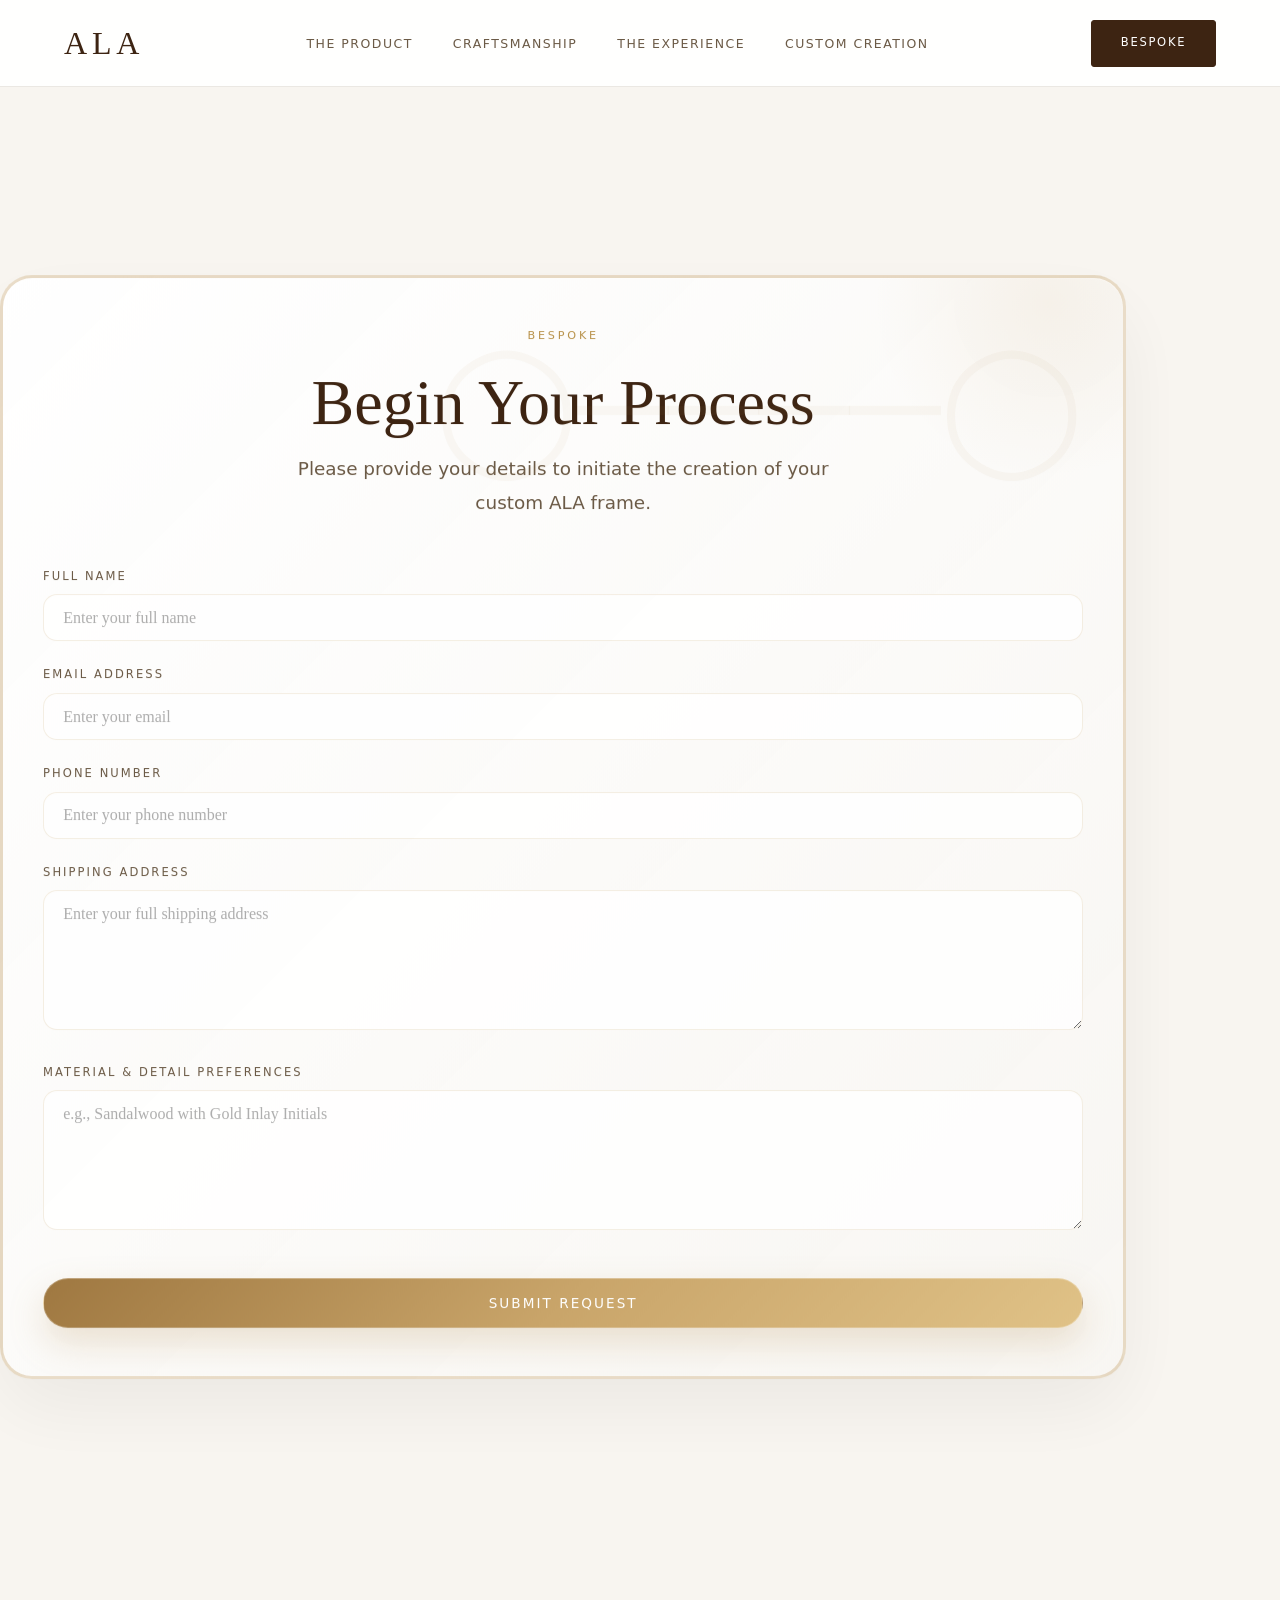
==== profile.html @ 86288a24 "fwbl" ====
<!DOCTYPE html>
<html lang="en">

<head>
    <meta charset="UTF-8">
    <meta name="viewport" content="width=device-width, initial-scale=1.0">
    <meta name="description" content="ALA – Begin Your Process. Custom profile creation.">
    <title>ALA — Begin Your Process | Custom Creation</title>

    <link rel="preconnect" href="https://fonts.googleapis.com">
    <link rel="preconnect" href="https://fonts.gstatic.com" crossorigin>
    <link href="https://fonts.googleapis.com/css2?family=Playfair+Display:ital,wght@0,400;0,500;0,600;1,400;1,500&family=Outfit:wght@300;400;500&display=swap" rel="stylesheet">

    <link rel="stylesheet" href="style.css">
</head>

<body>

    <!-- No Custom Cursor -->
    <!-- Navigation -->
    <nav class="navbar scrolled" id="navbar">
        <div class="nav-logo"><a href="index.html">ALA</a></div>
        <div class="nav-links">
            <a href="index.html#product">The Product</a>
            <a href="index.html#craft">Craftsmanship</a>
            <a href="index.html#experience">The Experience</a>
            <a href="index.html#bespoke">Custom Creation</a>
        </div>
        <a href="profile.html" class="btn-primary">Bespoke</a>
    </nav>

    <main class="main-content bg-warm pt-8 pb-4" style="min-height: 100vh; display: flex; align-items: center;">
        <section class="section-pad w-100">
            <div class="container max-w-600 form-container reveal-up" style="transform: translateY(30px); opacity: 0;">
                <p class="eyebrow text-center">Bespoke</p>
                <h1 class="section-title text-center mb-2" style="font-size: clamp(2.5rem, 5vw, 4rem);">Begin Your Process</h1>
                <p class="section-body text-center mx-auto mb-4">Please provide your details to initiate the creation of your custom ALA frame.</p>

                <form class="custom-form mt-4">
                    <div class="form-group">
                        <label for="fullName">Full Name</label>
                        <input type="text" id="fullName" name="fullName" placeholder="Enter your full name" required>
                    </div>

                    <div class="form-group">
                        <label for="email">Email Address</label>
                        <input type="email" id="email" name="email" placeholder="Enter your email" required>
                    </div>

                    <div class="form-group">
                        <label for="phone">Phone Number</label>
                        <input type="tel" id="phone" name="phone" placeholder="Enter your phone number">
                    </div>

                    <div class="form-group">
                        <label for="address">Shipping Address</label>
                        <textarea id="address" name="address" rows="2" placeholder="Enter your full shipping address" required></textarea>
                    </div>

                    <div class="form-group">
                        <label for="preferences">Material & Detail Preferences</label>
                        <textarea id="preferences" name="preferences" rows="2" placeholder="e.g., Sandalwood with Gold Inlay Initials"></textarea>
                    </div>

                    <button type="submit" class="btn-primary btn-block mt-2">Submit Request</button>
                </form>
            </div>
        </section>
    </main>

    <script src="https://cdnjs.cloudflare.com/ajax/libs/gsap/3.12.2/gsap.min.js"></script>
    <script>
        // Custom Cursor
        const cursor = document.getElementById("cursor");
        const cursorFollower = document.getElementById("cursor-follower");
        if (cursor && cursorFollower && window.innerWidth > 900) {
            document.addEventListener("mousemove", (e) => {
                cursor.style.left = e.clientX + "px";
                cursor.style.top = e.clientY + "px";
                cursorFollower.style.left = e.clientX + "px";
                cursorFollower.style.top = e.clientY + "px";
            });
            document.querySelectorAll("a, button, input, textarea").forEach((el) => {
                el.addEventListener("mouseenter", () => {
                    cursorFollower.style.width = "60px";
                    cursorFollower.style.height = "60px";
                    cursorFollower.style.background = "rgba(184, 146, 74, 0.1)";
                });
                el.addEventListener("mouseleave", () => {
                    cursorFollower.style.width = "36px";
                    cursorFollower.style.height = "36px";
                    cursorFollower.style.background = "transparent";
                });
            });
        }
        
        // Form Animation Reveal
        gsap.to(".form-container", {
            y: 0,
            opacity: 1,
            duration: 1.2,
            ease: "power3.out",
            delay: 0.1
        });
    </script>
</body>

</html>
---- style.css ----
/* ═══════════════════════════════════════════════════════════
   ALA EYEWEAR — LUXURY STYLESHEET
   Cinematic 3D Hero · Apple-Style Scroll · Matte White
═══════════════════════════════════════════════════════════ */

:root {
    --bg: #ffffff;
    --bg-warm: #f9f6f1;
    --bg-dark: #0e0906;
    --text-1: #1a1208;
    --text-2: #6b5a46;
    --text-3: #a89278;
    --gold: #b8924a;
    --gold-light: #d4b06a;
    --gold-pale: #ede0c4;
    --wood: #3d2412;
    --wood-mid: #6b3f22;
    --white: #ffffff;

    --font-serif: 'Cormorant Garamond', Georgia, serif;
    --font-sans: 'Inter', system-ui, sans-serif;

    --ease-out: cubic-bezier(0.16, 1, 0.3, 1);
    --ease-in-out: cubic-bezier(0.65, 0, 0.35, 1);
}

/* ─── Reset ──────────────────────────────────────────────── */
*,
*::before,
*::after {
    box-sizing: border-box;
    margin: 0;
    padding: 0;
}

html {
    font-size: 16px;
}

body {
    background: var(--bg);
    color: var(--text-1);
    font-family: var(--font-sans);
    font-weight: 300;
    line-height: 1.7;
    overflow-x: hidden;
    -webkit-font-smoothing: antialiased;
    cursor: none;
}

img {
    display: block;
    width: 100%;
    max-width: 100%;
}

a {
    color: inherit;
    text-decoration: none;
}

/* ─── Custom Cursor ──────────────────────────────────────── */
.cursor {
    position: fixed;
    top: 0;
    left: 0;
    width: 8px;
    height: 8px;
    background: var(--wood);
    border-radius: 50%;
    pointer-events: none;
    z-index: 9999;
    transition: width .3s, height .3s, background .3s;
}

.cursor-follower {
    position: fixed;
    top: 0;
    left: 0;
    width: 36px;
    height: 36px;
    border: 1px solid var(--gold);
    border-radius: 50%;
    pointer-events: none;
    z-index: 9998;
    transition: width .4s var(--ease-out), height .4s var(--ease-out), opacity .3s, background .3s;
}

/* ─── Navbar ─────────────────────────────────────────────── */
.navbar {
    position: fixed;
    top: 0;
    left: 0;
    width: 100%;
    padding: 2rem 5%;
    display: flex;
    align-items: center;
    justify-content: space-between;
    z-index: 500;
    transition: padding .5s var(--ease-out), background .5s, box-shadow .5s;
}

.navbar.scrolled {
    padding: 1rem 5%;
    background: rgba(255, 255, 255, 0.92);
    backdrop-filter: blur(20px) saturate(1.4);
    box-shadow: 0 1px 0 rgba(0, 0, 0, 0.05);
}

.nav-logo {
    font-family: var(--font-serif);
    font-size: 2rem;
    font-weight: 400;
    letter-spacing: .15em;
    color: var(--wood);
}

.nav-links {
    display: flex;
    gap: 2.5rem;
}

.nav-links a {
    font-size: .78rem;
    font-weight: 400;
    letter-spacing: .12em;
    text-transform: uppercase;
    color: var(--text-2);
    position: relative;
    transition: color .3s;
}

.nav-links a::after {
    content: '';
    position: absolute;
    bottom: -3px;
    left: 0;
    width: 0;
    height: 1px;
    background: var(--gold);
    transition: width .4s var(--ease-out);
}

.nav-links a:hover {
    color: var(--wood);
}

.nav-links a:hover::after {
    width: 100%;
}

/* ─── Buttons ────────────────────────────────────────────── */
.btn-primary {
    font-family: var(--font-sans);
    font-size: .72rem;
    letter-spacing: .15em;
    text-transform: uppercase;
    padding: .8rem 1.8rem;
    background: var(--wood);
    color: var(--white);
    border: 1px solid var(--wood);
    border-radius: 3px;
    transition: background .4s, color .4s;
}

.btn-primary:hover {
    background: var(--wood-mid);
    border-color: var(--wood-mid);
}

.btn-secondary {
    display: inline-block;
    font-family: var(--font-sans);
    font-size: .72rem;
    letter-spacing: .15em;
    text-transform: uppercase;
    padding: 1rem 2.5rem;
    border: 1px solid var(--wood);
    color: var(--wood);
    border-radius: 3px;
    transition: all .4s;
}

.btn-secondary:hover {
    background: var(--wood);
    color: var(--white);
}

.btn-ghost {
    display: inline-block;
    font-family: var(--font-sans);
    font-size: .72rem;
    letter-spacing: .2em;
    text-transform: uppercase;
    padding: 1rem 2.5rem;
    border: 1px solid rgba(255, 255, 255, .2);
    color: var(--gold-pale);
    border-radius: 3px;
    transition: all .4s;
}

.btn-ghost:hover {
    background: var(--gold);
    color: var(--bg-dark);
    border-color: var(--gold);
}

/* ─── Global Helpers ─────────────────────────────────────── */
.container {
    width: 88%;
    max-width: 1300px;
    margin: 0 auto;
}

.text-center {
    text-align: center;
}

.text-left {
    text-align: left;
}

.text-right {
    text-align: right;
}

.text-light {
    color: #ccc;
}

.mx-auto {
    margin-left: auto;
    margin-right: auto;
}

.mt-2 {
    margin-top: 1.5rem;
}

.mt-4 {
    margin-top: 3rem;
}

.mt-6 {
    margin-top: 5rem;
}

.mt-8 {
    margin-top: 7rem;
}

.mb-2 {
    margin-bottom: 1.5rem;
}

.pt-4 {
    padding-top: 3rem;
}

.pt-8 {
    padding-top: 6rem;
}

.pb-4 {
    padding-bottom: 3rem;
}

.max-w-600 {
    max-width: 600px;
}

.max-w-800 {
    max-width: 800px;
    margin-left: auto;
    margin-right: auto;
}

.fw-bold {
    font-weight: 500;
}

.italic {
    font-style: italic;
}

.order-1 {
    order: 1;
}

.order-2 {
    order: 2;
}

.section-pad {
    padding: clamp(7rem, 14vw, 14rem) 0;
}

.bg-warm {
    background: var(--bg-warm);
}

.bg-dark {
    background: var(--bg-dark);
}

.border-top {
    border-top: 1px solid var(--gold-pale);
}

.border-top-light {
    border-top: 1px solid rgba(255, 255, 255, .1);
}

.border-bottom-light {
    border-bottom: 1px solid rgba(255, 255, 255, .08);
}

.grid-2-col {
    display: grid;
    grid-template-columns: 1fr 1fr;
    gap: clamp(3rem, 6vw, 7rem);
}

.grid-3-col {
    display: grid;
    grid-template-columns: repeat(3, 1fr);
    gap: 3rem;
}

.grid-4-col {
    display: grid;
    grid-template-columns: repeat(4, 1fr);
    gap: 2rem;
}

.align-center {
    align-items: center;
}

.align-start {
    align-items: start;
}

.pl-2 {
    padding-left: 2rem;
}

.pr-2 {
    padding-right: 2rem;
}

/* ─── Typography ─────────────────────────────────────────── */
.eyebrow {
    font-family: var(--font-sans);
    font-size: .7rem;
    letter-spacing: .25em;
    text-transform: uppercase;
    color: var(--gold);
    display: block;
    margin-bottom: 1.5rem;
}

.eyebrow.light {
    color: var(--gold-light);
}

.section-title {
    font-family: var(--font-serif);
    font-size: clamp(2.8rem, 6vw, 5.5rem);
    font-weight: 300;
    line-height: 1.05;
    color: var(--wood);
    margin-bottom: 1rem;
}

.section-title.light {
    color: var(--gold-pale);
}

.section-title em {
    font-style: italic;
    color: var(--wood-mid);
}

.subsection-title {
    font-family: var(--font-serif);
    font-size: clamp(1.8rem, 3.5vw, 2.8rem);
    font-weight: 300;
    line-height: 1.15;
    color: var(--wood);
}

.subsection-title.light {
    color: var(--gold-pale);
}

.subsection-title .italic {
    font-style: italic;
}

.section-body {
    font-size: clamp(1rem, 1.6vw, 1.15rem);
    color: var(--text-2);
    max-width: 600px;
    line-height: 1.8;
    margin-bottom: .75rem;
}

.section-body.light {
    color: rgba(255, 255, 255, .5);
}

.section-body.small {
    font-size: .92rem;
}

.section-body.italic {
    font-style: italic;
}

.editorial-text {
    font-family: var(--font-serif);
    font-size: clamp(2.2rem, 5vw, 4rem);
    font-weight: 300;
    line-height: 1.2;
    color: var(--wood);
}

.editorial-sub {
    font-family: var(--font-serif);
    font-size: clamp(1.2rem, 2.5vw, 1.8rem);
    font-weight: 300;
    color: var(--text-2);
    line-height: 1.5;
}

.editorial-sub.light {
    color: rgba(255, 255, 255, .4);
}

.editorial-body {
    font-size: clamp(1.05rem, 1.8vw, 1.2rem);
    color: var(--text-2);
    max-width: 560px;
    margin-left: auto;
    margin-right: auto;
    line-height: 1.8;
}

.gold-text {
    color: var(--gold) !important;
}

.clean-list {
    list-style: none;
    padding: 0;
}

.clean-list li {
    padding: .5rem 0;
    color: rgba(255, 255, 255, .5);
    font-size: .95rem;
    letter-spacing: .02em;
}

.clean-list li::before {
    content: '— ';
    color: var(--gold-light);
}

.detailed-list {
    list-style: none;
    padding: 0;
}

.detailed-list li {
    padding: .6rem 0;
    border-bottom: 1px solid var(--gold-pale);
    font-size: .95rem;
    color: var(--text-2);
}

.detailed-list li::before {
    content: '· ';
    color: var(--gold);
    font-weight: 500;
}

.detail-card {
    border-top: 1px solid rgba(255, 255, 255, .1);
    padding-top: 2.5rem;
}

.detail-card h4 {
    font-family: var(--font-serif);
    font-size: 1.6rem;
    font-weight: 300;
}

/* ─── Reveal (set by GSAP) ───────────────────────────────── */
.reveal-up {
    opacity: 0;
    transform: translateY(60px);
}

.reveal-mask {
    overflow: hidden;
    border-radius: 4px;
}

.reveal-mask img {
    transform: scale(1.08);
    transition: transform 6s var(--ease-out);
}

.parallax-img {
    width: 100%;
    height: 100%;
    object-fit: cover;
    min-height: 55vh;
}

/* ═══════════════════════════════════════════════════════════
   3D CINEMATIC HERO — Apple-Style Pinned Scroll
═══════════════════════════════════════════════════════════ */
.hero-sequence {
    height: 100vh;
    /* Scroll runway — 4 screens */
    position: relative;
}

.hero-sticky {
    position: sticky;
    top: 0;
    height: 100vh;
    width: 100%;
    display: flex;
    align-items: center;
    justify-content: center;
    overflow: hidden;
    background: #000;
}

/* Text layers */
.hero-text-layer {
    position: absolute;
    inset: 0;
    display: flex;
    align-items: center;
    justify-content: center;
    z-index: 3;
    pointer-events: none;
}

.hero-text-block {
    position: absolute;
    text-align: center;
    opacity: 0;
    will-change: opacity, transform;
}

.hero-title {
    font-family: var(--font-serif);
    font-size: clamp(6rem, 16vw, 18rem);
    font-weight: 300;
    letter-spacing: .06em;
    color: var(--wood);
    line-height: .85;
}

.hero-subtitle {
    font-family: var(--font-serif);
    font-size: clamp(1.8rem, 4.5vw, 4rem);
    color: var(--wood-mid);
    margin-top: 1rem;
    letter-spacing: .04em;
}

.hero-desc {
    font-family: var(--font-serif);
    font-size: clamp(1.4rem, 3vw, 2.4rem);
    font-weight: 300;
    color: var(--text-2);
    line-height: 1.5;
    letter-spacing: .02em;
}

/* 3D Container */
.hero-3d-container {
    position: absolute;
    inset: 0;
    display: flex;
    align-items: center;
    justify-content: center;
    perspective: 2000px;
    perspective-origin: 50% 45%;
    z-index: 2;
}

.hero-3d-wrapper {
    position: relative;
    width: min(68vw, 860px);
    height: auto;
    transform-style: preserve-3d;
    will-change: transform, opacity;
    opacity: 0;
    /* entrance animation reveals this */
}

.hero-eyewear-img {
    width: 100%;
    height: auto;
    object-fit: contain;
    filter: drop-shadow(0 40px 80px rgba(30, 15, 5, .18));
    will-change: transform, filter;
}

/* Lighting overlay — simulates a moving light reflection */
.lighting-overlay {
    position: absolute;
    inset: -20%;
    pointer-events: none;
    background: radial-gradient(ellipse 40% 60% at 30% 40%,
            rgba(255, 255, 255, .3) 0%,
            transparent 70%);
    opacity: 0;
    mix-blend-mode: screen;
    will-change: opacity, transform;
    z-index: 4;
}

/* Dynamic shadow under the product */
.hero-shadow {
    position: absolute;
    bottom: -12%;
    left: 50%;
    transform: translateX(-50%);
    width: 60%;
    height: 30px;
    background: radial-gradient(ellipse, rgba(30, 15, 5, .15) 0%, transparent 70%);
    filter: blur(20px);
    will-change: transform, opacity;
    z-index: 1;
}

/* Scroll hint */
.scroll-hint-hero {
    position: absolute;
    bottom: 2.5rem;
    left: 50%;
    transform: translateX(-50%);
    z-index: 5;
    display: flex;
    flex-direction: column;
    align-items: center;
    gap: .6rem;
    opacity: 0;
    /* entrance animation reveals this */
}

.scroll-hint-hero span {
    font-size: .65rem;
    letter-spacing: .3em;
    text-transform: uppercase;
    color: var(--text-3);
}

.scroll-line-hero {
    width: 1px;
    height: 45px;
    background: linear-gradient(to bottom, var(--gold), transparent);
    animation: pulse-line 2.2s ease-in-out infinite;
}

@keyframes pulse-line {

    0%,
    100% {
        opacity: .3;
        transform: scaleY(1);
    }

    50% {
        opacity: 1;
        transform: scaleY(1.15);
    }
}

.main-content {
    position: relative;
    z-index: 10;
    background: #f8f5f0;
    margin-top: 0;
}

/* ─── Material Callout ───────────────────────────────────── */
.material-callout {
    background: var(--white);
    padding: 3rem;
    border: 1px solid var(--gold-pale);
    border-radius: 4px;
    align-self: start;
}

.material-item {
    padding: 1.5rem 0;
    border-bottom: 1px solid var(--gold-pale);
}

.material-item:last-child {
    border-bottom: none;
    padding-bottom: 0;
}

.material-item:first-child {
    padding-top: 0;
}

.material-item .subsection-title {
    font-size: clamp(1.3rem, 2.5vw, 1.9rem);
    margin-bottom: .3rem;
}

/* ─── Options list ───────────────────────────────────────── */
.options-list {
    max-width: 500px;
}

/* ─── Footer ─────────────────────────────────────────────── */
.footer .nav-logo.text-light {
    color: var(--gold-pale);
}

/* ─── Responsive ─────────────────────────────────────────── */
@media (max-width: 900px) {
    body {
        cursor: auto;
    }

    .cursor,
    .cursor-follower {
        display: none;
    }

    .nav-links {
        display: none;
    }

    .grid-2-col,
    .grid-3-col,
    .grid-4-col {
        grid-template-columns: 1fr;
        gap: 3rem;
    }

    .order-1 {
        order: 0;
    }

    .order-2 {
        order: 0;
    }

    .hero-3d-wrapper {
        width: 90vw;
    }

    .hero-title {
        font-size: clamp(4rem, 14vw, 8rem);
    }

    .text-right {
        text-align: left;
    }
}

/* ═══════════════════════════════════════════════════════════
   PREMIUM APPLE-STYLE SCROLL SEQUENCE
═══════════════════════════════════════════════════════════ */

.hero-sequence {
    position: relative;
    /* The height determines how much scroll distance the animation takes.
       We set it to a large value (e.g., 400vh) to give plenty of room for smooth scrubbing. */
    height: 100vh;
    background: #000;
}

.hero-sticky {
    position: sticky;
    top: 0;
    left: 0;
    width: 100vw;
    height: 100vh;
    overflow: hidden;
}

.hero-video {
    position: absolute;
    top: 0;
    left: 0;
    width: 100%;
    height: 100%;
    object-fit: cover;
    will-change: transform;
    /* GPU Acceleration */
    transform: translateZ(0);
}

.hero-overlay {
    position: absolute;
    inset: 0;
    background: transparent;
    /* Dark overlay removed for maximum video clarity */
    z-index: 1;
}

.hero-text-container {
    position: absolute;
    inset: 0;
    z-index: 2;
    display: flex;
    flex-direction: column;
    justify-content: center;
    align-items: center;
    text-align: center;
    color: var(--white);
    /* Set will-change for performance */
    will-change: transform, opacity;
}

.hero-title-main {
    font-family: var(--font-serif);
    font-size: clamp(4rem, 10vw, 8rem);
    font-weight: 300;
    letter-spacing: 12px;
    margin: 0;
    line-height: 1;
    text-shadow: 0 4px 20px rgba(0, 0, 0, 0.5);
}

.hero-subtitle-main {
    font-family: var(--font-serif);
    font-size: clamp(1.5rem, 3vw, 2.5rem);
    font-weight: 300;
    font-style: italic;
    letter-spacing: 4px;
    margin-top: 1rem;
    color: var(--gold-pale);
    text-shadow: 0 4px 20px rgba(0, 0, 0, 0.5);
}

.scroll-indicator {
    position: absolute;
    bottom: 40px;
    left: 50%;
    transform: translateX(-50%);
    z-index: 3;
    display: flex;
    flex-direction: column;
    align-items: center;
    gap: 10px;
    color: rgba(255, 255, 255, 0.6);
}

.scroll-indicator p {
    font-size: 0.75rem;
    letter-spacing: 0.2em;
    text-transform: uppercase;
}

.scroll-indicator .line {
    width: 1px;
    height: 40px;
    background: linear-gradient(to bottom, rgba(255, 255, 255, 0.6), transparent);
    animation: pulseScroll 2s infinite ease-in-out;
}

@keyframes pulseScroll {

    0%,
    100% {
        transform: scaleY(1);
        opacity: 0.5;
    }

    50% {
        transform: scaleY(1.3);
        opacity: 1;
    }
}

.main-content {
    position: relative;
    z-index: 5;
    background: #f8f5f0;
}

/* ─── Forms ─────────────────────────────────────────────── */


.w-100 {
    width: 100%;
}

.profile-section {
    padding: 12rem 0;
    background:
        radial-gradient(circle at top right,
            rgba(184, 146, 74, 0.08),
            transparent 40%),
        #f8f5f0;
}

/* ─── Floating Stickers & Form Wrapper ──────────────────── */
.form-wrapper {
    position: relative;
    max-width: 540px;
    margin: 0 auto;
}

.sticker {
    position: absolute;
    width: clamp(220px, 28vw, 380px);
    pointer-events: none;
    filter: 
        drop-shadow(2px 2px 0 rgba(255,255,255,0.9)) 
        drop-shadow(-2px -2px 0 rgba(255,255,255,0.9))
        drop-shadow(2px -2px 0 rgba(255,255,255,0.9)) 
        drop-shadow(-2px 2px 0 rgba(255,255,255,0.9))
        drop-shadow(0 20px 30px rgba(184, 146, 74, 0.2));
    animation: sticker-float 6s ease-in-out infinite;
    will-change: transform;
}

.sticker-left {
    top: 5%;
    left: -390px;
    --rot: -12deg;
    animation-delay: 0s;
}

.sticker-right {
    bottom: 0%;
    right: -370px;
    --rot: 15deg;
    animation-delay: -3s;
}

@keyframes sticker-float {
    0%, 100% {
        transform: translateY(0) rotate(var(--rot));
    }
    50% {
        transform: translateY(-18px) rotate(calc(var(--rot) + 4deg));
    }
}

@media (max-width: 1300px) {
    .sticker-left {
        left: -280px;
        width: 280px;
    }
    .sticker-right {
        right: -260px;
        width: 280px;
    }
}

@media (max-width: 950px) {
    .sticker-left {
        left: -120px;
        width: 200px;
    }
    .sticker-right {
        right: -100px;
        width: 200px;
    }
}

@media (max-width: 600px) {
    .sticker {
        display: none;
    }
}

/* Main Form Card */
.form-container {
    max-width: 100%;
    margin: 0;
    background: linear-gradient(135deg,
            rgba(255, 255, 255, 0.98),
            rgba(248, 246, 242, 0.95));
    padding: 3rem 2.5rem;
    border: 3px solid rgba(201, 168, 118, 0.4);
    border-radius: 32px;
    backdrop-filter: blur(20px);
    box-shadow:
        0 30px 80px rgba(0, 0, 0, 0.06),
        inset 0 1px 0 rgba(255, 255, 255, 0.8);
    position: relative;
    overflow: hidden;
}

/* Decorative top glow */
.form-container::before {
    content: "";
    position: absolute;
    top: -150px;
    right: -100px;
    width: 350px;
    height: 350px;
    background: radial-gradient(circle,
            rgba(201, 168, 118, 0.12),
            transparent 70%);
    pointer-events: none;
}

.form-container::after {
    content: "◯────◯";
    position: absolute;
    top: 20px;
    right: 40px;
    font-size: 8rem;
    color: rgba(184, 146, 74, 0.05);
    pointer-events: none;
    font-family: var(--font-serif);
}

.form-group {
    transition: transform .35s ease;
}

.form-group:hover {
    transform: translateY(-3px);
}

/* Form Grid */
.custom-form {
    display: grid;
    grid-template-columns: 1fr;
    gap: 1.5rem;
}

.custom-form .full-width {
    grid-column: span 1;
}

/* Input Group */
.custom-form .form-group {
    position: relative;
}

/* Labels */
.custom-form label {
    display: block;
    margin-bottom: 0.5rem;
    font-size: 0.72rem;
    letter-spacing: 0.18em;
    text-transform: uppercase;
    color: var(--text-2);
    font-weight: 500;
}

/* Premium Inputs */
.custom-form input,
.custom-form textarea,
.custom-form select {
    width: 100%;
    background: rgba(255, 255, 255, 0.8);
    border: 1px solid rgba(201, 168, 118, 0.2);
    border-radius: 14px;
    padding: 0.85rem 1.2rem;
    font-family: var(--font-serif);
    font-size: 1rem;
    color: var(--wood);
    outline: none;
    transition: all 0.35s ease;
}

/* Hover Effect */
.custom-form input:hover,
.custom-form textarea:hover,
.custom-form select:hover {
    border-color: rgba(201, 168, 118, 0.4);
    transform: translateY(-2px);
}

/* Focus Effect */
.custom-form input:focus,
.custom-form textarea:focus,
.custom-form select:focus {
    border-color: var(--gold);
    box-shadow:
        0 0 0 4px rgba(201, 168, 118, 0.12),
        0 10px 30px rgba(201, 168, 118, 0.12);
    background: #fff;
}

/* Placeholders */
.custom-form input::placeholder,
.custom-form textarea::placeholder {
    color: rgba(120, 120, 120, 0.6);
}

/* Textarea */
.custom-form textarea {
    min-height: 140px;
    resize: vertical;
}

/* Button */
.custom-form .btn-block {
    grid-column: span 1;
    width: 100%;
    margin-top: 1rem;
    border: none;
    border-radius: 60px;
    padding: 1rem;
    cursor: pointer;
    font-size: 0.85rem;
    letter-spacing: 0.15em;
    text-transform: uppercase;
    color: white;
    background: linear-gradient(135deg,
            #9f7841,
            #c9a56a,
            #e0c287);
    border: 1px solid rgba(255, 255, 255, .25);
    transition: all 0.4s ease;
    box-shadow: 0 15px 35px rgba(184, 149, 90, 0.25);
}

.custom-form .btn-block:hover {
    transform: translateY(-4px);
    box-shadow: 0 20px 45px rgba(184, 149, 90, 0.35);
}

/* Mobile */
@media (max-width: 768px) {
    .form-container {
        padding: 2rem;
        border-radius: 24px;
    }

    .custom-form {
        grid-template-columns: 1fr;
    }

    .custom-form .full-width,
    .custom-form .btn-block {
        grid-column: span 1;
    }
}
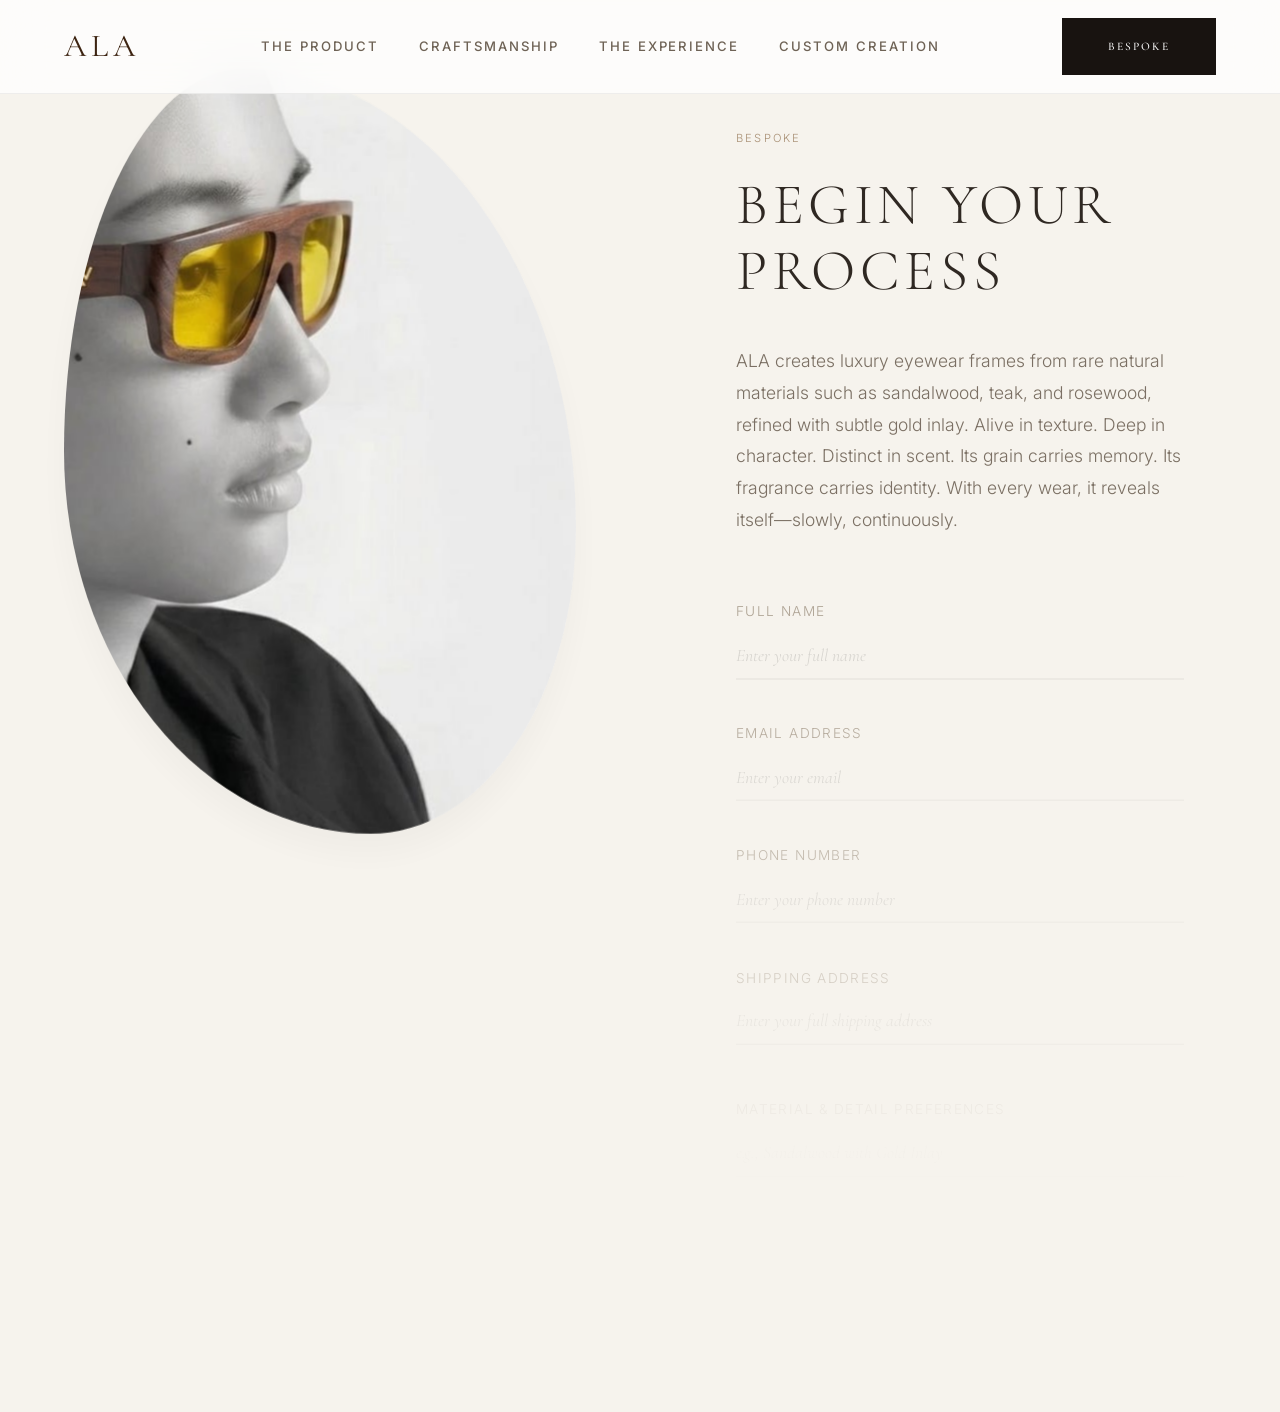
==== commit 3a31e1ce: "fwrssdh" ====
--- a/profile.html
+++ b/profile.html
@@ -9,14 +9,193 @@
 
     <link rel="preconnect" href="https://fonts.googleapis.com">
     <link rel="preconnect" href="https://fonts.gstatic.com" crossorigin>
-    <link href="https://fonts.googleapis.com/css2?family=Playfair+Display:ital,wght@0,400;0,500;0,600;1,400;1,500&family=Outfit:wght@300;400;500&display=swap" rel="stylesheet">
+    <!-- Single premium font family: Cormorant Garamond -->
+    <link href="https://fonts.googleapis.com/css2?family=Cormorant+Garamond:ital,wght@0,300;0,400;0,500;0,600;1,300;1,400;1,500&family=Inter:wght@300;400;500&display=swap" rel="stylesheet">
 
     <link rel="stylesheet" href="style.css">
+    
+    <style>
+        /* Scoped styles for profile page to enforce dual font families */
+        body {
+            font-family: 'Inter', system-ui, sans-serif;
+            background-color: var(--bg-warm);
+        }
+
+        .editorial-split {
+            display: grid;
+            grid-template-columns: 1fr;
+            min-height: 100vh;
+        }
+
+        @media (min-width: 900px) {
+            .editorial-split {
+                grid-template-columns: 1fr 1fr;
+            }
+        }
+
+        .image-col {
+            position: relative;
+            padding: 2rem;
+            display: flex;
+            align-items: center;
+            justify-content: center;
+            background-color: var(--bg-warm);
+        }
+
+        @media (min-width: 900px) {
+            .image-col {
+                padding: 4rem;
+                position: sticky;
+                top: 0;
+                height: 100vh;
+            }
+        }
+
+        .image-wrapper {
+            width: 100%;
+            height: 100%;
+            max-height: 85vh;
+            overflow: hidden;
+            /* Organic shape: Pebble */
+            border-radius: 35% 65% 40% 60% / 50% 60% 40% 50%;
+            box-shadow: 0 20px 40px rgba(0, 0, 0, 0.04);
+            transform: translateY(40px);
+            opacity: 0;
+        }
+        
+        @media (min-width: 900px) {
+            .image-wrapper {
+                border-radius: 35% 65% 40% 60% / 50% 60% 40% 50%;
+            }
+        }
+
+        .image-wrapper img {
+            width: 100%;
+            height: 100%;
+            object-fit: cover;
+            object-position: center 20%;
+            transform: scale(1.05);
+        }
+
+        .form-col {
+            padding: 4rem 2rem;
+            display: flex;
+            align-items: center;
+            justify-content: center;
+        }
+
+        @media (min-width: 900px) {
+            .form-col {
+                padding: 8rem 6rem;
+            }
+        }
+
+        .form-container-inner {
+            max-width: 500px;
+            width: 100%;
+        }
+        
+        .profile-title {
+            font-family: var(--font-serif);
+            font-size: clamp(2.4rem, 4.5vw, 3.8rem);
+            font-weight: 300;
+            letter-spacing: 0.08em;
+            text-transform: uppercase;
+            line-height: 1.15;
+            margin-bottom: 2.5rem;
+            color: var(--text-1);
+            transform: translateY(20px);
+            opacity: 0;
+        }
+
+        .profile-subtitle {
+            font-family: 'Cormorant Garamond', serif;
+            font-size: 1.25rem;
+            font-style: italic;
+            color: var(--text-2);
+            margin-bottom: 4rem;
+            transform: translateY(20px);
+            opacity: 0;
+        }
+
+        /* Minimal Form Styling */
+        .editorial-form .form-group {
+            margin-bottom: 2.5rem;
+            transform: translateY(20px);
+            opacity: 0;
+        }
+
+        .editorial-form label {
+            display: block;
+            font-family: 'Inter', system-ui, sans-serif;
+            font-size: 0.85rem;
+            letter-spacing: 0.1em;
+            text-transform: uppercase;
+            color: var(--text-3);
+            margin-bottom: 0.5rem;
+        }
+
+        .editorial-form input,
+        .editorial-form textarea {
+            width: 100%;
+            background: transparent;
+            border: none;
+            border-bottom: 1px solid rgba(0, 0, 0, 0.1);
+            padding: 0.8rem 0;
+            font-family: 'Inter', system-ui, sans-serif;
+            font-size: 1.1rem;
+            color: var(--text-1);
+            transition: border-color 0.4s ease;
+            resize: none;
+        }
+        
+        .editorial-form input:focus,
+        .editorial-form textarea:focus {
+            outline: none;
+            border-bottom: 1px solid var(--wood);
+        }
+
+        .editorial-form input::placeholder,
+        .editorial-form textarea::placeholder {
+            color: rgba(0, 0, 0, 0.15);
+            font-style: italic;
+            font-family: 'Cormorant Garamond', serif;
+        }
+        
+        .btn-editorial {
+            display: inline-block;
+            background: transparent;
+            border: 1px solid var(--wood);
+            color: var(--wood);
+            font-family: 'Inter', system-ui, sans-serif;
+            font-weight: 500;
+            font-size: 1rem;
+            letter-spacing: 0.15em;
+            text-transform: uppercase;
+            padding: 1.2rem 3rem;
+            border-radius: 0; /* Sharp, museum-like */
+            cursor: pointer;
+            transition: all 0.5s var(--ease-out);
+            margin-top: 1rem;
+            width: 100%;
+            text-align: center;
+            transform: translateY(20px);
+            opacity: 0;
+        }
+
+        .btn-editorial:hover {
+            background: var(--wood);
+            color: var(--white);
+            letter-spacing: 0.25em;
+        }
+
+        .nav-logo a {
+            font-family: 'Cormorant Garamond', serif;
+        }
+    </style>
 </head>
 
 <body>
-
-    <!-- No Custom Cursor -->
     <!-- Navigation -->
     <nav class="navbar scrolled" id="navbar">
         <div class="nav-logo"><a href="index.html">ALA</a></div>
@@ -26,81 +205,78 @@
             <a href="index.html#experience">The Experience</a>
             <a href="index.html#bespoke">Custom Creation</a>
         </div>
-        <a href="profile.html" class="btn-primary">Bespoke</a>
+        <a href="profile.html" class="btn-primary" style="font-family: 'Cormorant Garamond', serif;">Bespoke</a>
     </nav>
 
-    <main class="main-content bg-warm pt-8 pb-4" style="min-height: 100vh; display: flex; align-items: center;">
-        <section class="section-pad w-100">
-            <div class="container max-w-600 form-container reveal-up" style="transform: translateY(30px); opacity: 0;">
-                <p class="eyebrow text-center">Bespoke</p>
-                <h1 class="section-title text-center mb-2" style="font-size: clamp(2.5rem, 5vw, 4rem);">Begin Your Process</h1>
-                <p class="section-body text-center mx-auto mb-4">Please provide your details to initiate the creation of your custom ALA frame.</p>
-
-                <form class="custom-form mt-4">
-                    <div class="form-group">
+    <main class="editorial-split">
+        <!-- Image Column -->
+        <div class="image-col">
+            <div class="image-wrapper" id="profile-image">
+                <img src="22.jpeg" alt="ALA Bespoke Process" id="profile-img-inner">
+            </div>
+        </div>
+
+        <!-- Form Column -->
+        <div class="form-col">
+            <div class="form-container-inner">
+                <p class="eyebrow profile-eyebrow" style="font-family: 'Inter', system-ui, sans-serif; letter-spacing: 0.2em; transform: translateY(20px); opacity: 0;">Bespoke</p>
+                <h1 class="profile-title">Begin Your Process</h1>
+                <p class="profile-subtitle" style="font-family: 'Inter', system-ui, sans-serif; font-size: 1.1rem; line-height: 1.8; font-style: normal; color: var(--text-2);">ALA creates luxury eyewear frames from rare natural materials such as sandalwood, teak, and rosewood, refined with subtle gold inlay. Alive in texture. Deep in character. Distinct in scent. Its grain carries memory. Its fragrance carries identity. With every wear, it reveals itself—slowly, continuously.</p>
+
+                <form class="editorial-form">
+                    <div class="form-group stagger-item">
                         <label for="fullName">Full Name</label>
                         <input type="text" id="fullName" name="fullName" placeholder="Enter your full name" required>
                     </div>
 
-                    <div class="form-group">
+                    <div class="form-group stagger-item">
                         <label for="email">Email Address</label>
                         <input type="email" id="email" name="email" placeholder="Enter your email" required>
                     </div>
 
-                    <div class="form-group">
+                    <div class="form-group stagger-item">
                         <label for="phone">Phone Number</label>
                         <input type="tel" id="phone" name="phone" placeholder="Enter your phone number">
                     </div>
 
-                    <div class="form-group">
+                    <div class="form-group stagger-item">
                         <label for="address">Shipping Address</label>
-                        <textarea id="address" name="address" rows="2" placeholder="Enter your full shipping address" required></textarea>
-                    </div>
-
-                    <div class="form-group">
+                        <textarea id="address" name="address" rows="1" placeholder="Enter your full shipping address" required></textarea>
+                    </div>
+
+                    <div class="form-group stagger-item">
                         <label for="preferences">Material & Detail Preferences</label>
-                        <textarea id="preferences" name="preferences" rows="2" placeholder="e.g., Sandalwood with Gold Inlay Initials"></textarea>
-                    </div>
-
-                    <button type="submit" class="btn-primary btn-block mt-2">Submit Request</button>
+                        <textarea id="preferences" name="preferences" rows="1" placeholder="e.g., Sandalwood with Gold Inlay"></textarea>
+                    </div>
+
+                    <button type="submit" class="btn-editorial stagger-item">Submit Request</button>
                 </form>
             </div>
-        </section>
+        </div>
     </main>
 
     <script src="https://cdnjs.cloudflare.com/ajax/libs/gsap/3.12.2/gsap.min.js"></script>
     <script>
-        // Custom Cursor
-        const cursor = document.getElementById("cursor");
-        const cursorFollower = document.getElementById("cursor-follower");
-        if (cursor && cursorFollower && window.innerWidth > 900) {
-            document.addEventListener("mousemove", (e) => {
-                cursor.style.left = e.clientX + "px";
-                cursor.style.top = e.clientY + "px";
-                cursorFollower.style.left = e.clientX + "px";
-                cursorFollower.style.top = e.clientY + "px";
-            });
-            document.querySelectorAll("a, button, input, textarea").forEach((el) => {
-                el.addEventListener("mouseenter", () => {
-                    cursorFollower.style.width = "60px";
-                    cursorFollower.style.height = "60px";
-                    cursorFollower.style.background = "rgba(184, 146, 74, 0.1)";
-                });
-                el.addEventListener("mouseleave", () => {
-                    cursorFollower.style.width = "36px";
-                    cursorFollower.style.height = "36px";
-                    cursorFollower.style.background = "transparent";
-                });
-            });
-        }
-        
-        // Form Animation Reveal
-        gsap.to(".form-container", {
-            y: 0,
-            opacity: 1,
-            duration: 1.2,
-            ease: "power3.out",
-            delay: 0.1
+        // Smooth minimal scroll reveal
+        document.addEventListener("DOMContentLoaded", () => {
+            const tl = gsap.timeline({ defaults: { ease: "power3.out", duration: 1.4 } });
+            
+            // Reveal image
+            tl.to("#profile-image", { y: 0, opacity: 1, duration: 1.6 }, 0.2)
+              .to("#profile-img-inner", { scale: 1, duration: 2 }, 0.2);
+
+            // Reveal text
+            tl.to(".profile-eyebrow", { y: 0, opacity: 1 }, 0.4)
+              .to(".profile-title", { y: 0, opacity: 1 }, 0.5)
+              .to(".profile-subtitle", { y: 0, opacity: 1 }, 0.6);
+
+            // Stagger form items
+            tl.to(".stagger-item", {
+                y: 0,
+                opacity: 1,
+                stagger: 0.1,
+                duration: 1.2
+            }, 0.8);
         });
     </script>
 </body>
--- a/style.css
+++ b/style.css
@@ -5,14 +5,17 @@
 
 :root {
     --bg: #ffffff;
-    --bg-warm: #f9f6f1;
-    --bg-dark: #0e0906;
-    --text-1: #1a1208;
-    --text-2: #6b5a46;
-    --text-3: #a89278;
-    --gold: #b8924a;
-    --gold-light: #d4b06a;
-    --gold-pale: #ede0c4;
+    --bg-warm: #f6f3ed;
+    --bg-plaster: #f6f3ed;
+    --bg-sand: #e5ddcf;
+    --bg-sand-dark: #cdc2b3;
+    --bg-dark: #181310;
+    --text-1: #231c17;
+    --text-2: #6e6255;
+    --text-3: #9f9281;
+    --gold: #a68d71;
+    --gold-light: #cbbda7;
+    --gold-pale: #f0e9dd;
     --wood: #3d2412;
     --wood-mid: #6b3f22;
     --white: #ffffff;
@@ -22,6 +25,8 @@
 
     --ease-out: cubic-bezier(0.16, 1, 0.3, 1);
     --ease-in-out: cubic-bezier(0.65, 0, 0.35, 1);
+
+    --texture-noise: url("data:image/svg+xml,%3Csvg viewBox='0 0 200 200' xmlns='http://www.w3.org/2000/svg'%3E%3Cfilter id='noise'%3E%3CfeTurbulence type='fractalNoise' baseFrequency='0.8' numOctaves='3' stitchTiles='stitch'/%3E%3C/filter%3E%3Crect width='100%25' height='100%25' filter='url(%23noise)' opacity='0.05'/%3E%3C/svg%3E");
 }
 
 /* ─── Reset ──────────────────────────────────────────────── */
@@ -101,10 +106,15 @@
 }
 
 .navbar.scrolled {
-    padding: 1rem 5%;
-    background: rgba(255, 255, 255, 0.92);
-    backdrop-filter: blur(20px) saturate(1.4);
-    box-shadow: 0 1px 0 rgba(0, 0, 0, 0.05);
+
+    padding: 18px 5%;
+
+    background: rgba(255, 255, 255, .75);
+
+    backdrop-filter: blur(25px);
+
+    border-bottom: 1px solid rgba(0, 0, 0, .06);
+
 }
 
 .nav-logo {
@@ -121,9 +131,9 @@
 }
 
 .nav-links a {
-    font-size: .78rem;
-    font-weight: 400;
-    letter-spacing: .12em;
+    font-size: .82rem;
+    font-weight: 500;
+    letter-spacing: .15em;
     text-transform: uppercase;
     color: var(--text-2);
     position: relative;
@@ -151,58 +161,71 @@
 
 /* ─── Buttons ────────────────────────────────────────────── */
 .btn-primary {
+    display: inline-block;
     font-family: var(--font-sans);
     font-size: .72rem;
-    letter-spacing: .15em;
+    letter-spacing: .18em;
     text-transform: uppercase;
-    padding: .8rem 1.8rem;
-    background: var(--wood);
+    font-weight: 500;
+    padding: 1.1rem 2.8rem;
+    background: var(--bg-dark);
     color: var(--white);
-    border: 1px solid var(--wood);
-    border-radius: 3px;
-    transition: background .4s, color .4s;
+    border: 1px solid var(--bg-dark);
+    border-radius: 0px;
+    transition: all .4s var(--ease-out);
+    cursor: pointer;
 }
 
 .btn-primary:hover {
-    background: var(--wood-mid);
-    border-color: var(--wood-mid);
+    background: transparent;
+    color: var(--text-1);
+    border-color: var(--text-1);
+    transform: translateY(-2px);
+    box-shadow: 0 10px 25px rgba(0, 0, 0, .05);
 }
 
 .btn-secondary {
     display: inline-block;
     font-family: var(--font-sans);
     font-size: .72rem;
-    letter-spacing: .15em;
+    letter-spacing: .18em;
     text-transform: uppercase;
-    padding: 1rem 2.5rem;
-    border: 1px solid var(--wood);
-    color: var(--wood);
-    border-radius: 3px;
-    transition: all .4s;
+    font-weight: 500;
+    padding: 1.1rem 2.8rem;
+    background: transparent;
+    color: var(--text-1);
+    border: 1px solid var(--text-1);
+    border-radius: 0px;
+    transition: all .4s var(--ease-out);
+    cursor: pointer;
 }
 
 .btn-secondary:hover {
-    background: var(--wood);
+    background: var(--text-1);
     color: var(--white);
+    transform: translateY(-2px);
+    box-shadow: 0 10px 25px rgba(0, 0, 0, .05);
 }
 
 .btn-ghost {
     display: inline-block;
     font-family: var(--font-sans);
     font-size: .72rem;
-    letter-spacing: .2em;
+    letter-spacing: .18em;
     text-transform: uppercase;
-    padding: 1rem 2.5rem;
-    border: 1px solid rgba(255, 255, 255, .2);
-    color: var(--gold-pale);
-    border-radius: 3px;
-    transition: all .4s;
+    font-weight: 500;
+    padding: 1.1rem 2.8rem;
+    border: 1px solid rgba(255, 255, 255, .25);
+    color: var(--white);
+    border-radius: 0px;
+    background: transparent;
+    transition: all .4s var(--ease-out);
 }
 
 .btn-ghost:hover {
-    background: var(--gold);
+    background: var(--white);
     color: var(--bg-dark);
-    border-color: var(--gold);
+    border-color: var(--white);
 }
 
 /* ─── Global Helpers ─────────────────────────────────────── */
@@ -292,15 +315,40 @@
 }
 
 .section-pad {
-    padding: clamp(7rem, 14vw, 14rem) 0;
+    padding: 10rem 0;
 }
 
 .bg-warm {
-    background: var(--bg-warm);
+    background-color: var(--bg-warm);
+    background-image: var(--texture-noise);
+}
+
+.bg-sand {
+    background-color: var(--bg-sand);
+    background-image: var(--texture-noise);
+    color: var(--text-1);
+}
+
+/* Ensure text elements in bg-sand sections are dark */
+.bg-sand .section-title,
+.bg-sand .subsection-title,
+.bg-sand .editorial-text,
+.bg-sand .editorial-sub,
+.bg-sand .section-body,
+.bg-sand li,
+.bg-sand p {
+    color: var(--text-1);
+}
+
+.bg-sand .section-body.light,
+.bg-sand .editorial-sub.light,
+.bg-sand .clean-list li {
+    color: var(--text-2);
 }
 
 .bg-dark {
-    background: var(--bg-dark);
+    background-color: var(--bg-dark);
+    background-image: var(--texture-noise);
 }
 
 .border-top {
@@ -365,49 +413,67 @@
 }
 
 .section-title {
+
     font-family: var(--font-serif);
-    font-size: clamp(2.8rem, 6vw, 5.5rem);
+
+    font-size: clamp(2.4rem, 4.5vw, 4.2rem);
+
     font-weight: 300;
-    line-height: 1.05;
-    color: var(--wood);
-    margin-bottom: 1rem;
+
+    letter-spacing: 0.08em;
+
+    text-transform: uppercase;
+
+    line-height: 1.15;
+
+    margin-bottom: 2.5rem;
+
+    color: var(--text-1);
+
 }
 
 .section-title.light {
-    color: var(--gold-pale);
+    color: var(--gold-light);
 }
 
 .section-title em {
     font-style: italic;
-    color: var(--wood-mid);
+    color: var(--gold);
 }
 
 .subsection-title {
     font-family: var(--font-serif);
-    font-size: clamp(1.8rem, 3.5vw, 2.8rem);
+    font-size: clamp(1.5rem, 2.5vw, 2.2rem);
     font-weight: 300;
-    line-height: 1.15;
-    color: var(--wood);
+    letter-spacing: 0.06em;
+    text-transform: uppercase;
+    line-height: 1.25;
+    color: var(--text-1);
 }
 
 .subsection-title.light {
-    color: var(--gold-pale);
+    color: var(--gold-light);
 }
 
 .subsection-title .italic {
     font-style: italic;
+    text-transform: lowercase;
 }
 
 .section-body {
-    font-size: clamp(1rem, 1.6vw, 1.15rem);
+
+    max-width: 480px;
+
+    font-size: 1rem;
+
+    line-height: 1.8;
+
     color: var(--text-2);
-    max-width: 600px;
-    line-height: 1.8;
-    margin-bottom: .75rem;
+
 }
 
 .section-body.light {
-    color: rgba(255, 255, 255, .5);
+    color: rgba(255, 255, 255, .6);
 }
 
 .section-body.small {
@@ -420,17 +486,20 @@
 
 .editorial-text {
     font-family: var(--font-serif);
-    font-size: clamp(2.2rem, 5vw, 4rem);
+    font-size: clamp(2rem, 4vw, 3.2rem);
     font-weight: 300;
+    letter-spacing: 0.05em;
+    text-transform: uppercase;
     line-height: 1.2;
-    color: var(--wood);
+    color: var(--text-1);
 }
 
 .editorial-sub {
     font-family: var(--font-serif);
-    font-size: clamp(1.2rem, 2.5vw, 1.8rem);
+    font-size: clamp(1.1rem, 2vw, 1.5rem);
     font-weight: 300;
     color: var(--text-2);
+    letter-spacing: 0.05em;
     line-height: 1.5;
 }
 
@@ -487,14 +556,37 @@
 }
 
 .detail-card {
-    border-top: 1px solid rgba(255, 255, 255, .1);
-    padding-top: 2.5rem;
+
+    padding: 40px 30px;
+
+    background: var(--bg-sand);
+
+    border-radius: 20px;
+
+    text-align: center;
+
+    transition: all .4s var(--ease-out);
+
+    border: 1px solid rgba(0, 0, 0, 0.02);
+
+}
+
+.detail-card:hover {
+
+    transform: translateY(-8px);
+    background: var(--bg-sand-dark);
+    box-shadow: 0 20px 45px rgba(0, 0, 0, 0.05);
+
 }
 
 .detail-card h4 {
     font-family: var(--font-serif);
-    font-size: 1.6rem;
+    font-size: 1.3rem;
     font-weight: 300;
+    text-transform: uppercase;
+    letter-spacing: 0.06em;
+    color: var(--text-1);
+    margin-bottom: 0.8rem;
 }
 
 /* ─── Reveal (set by GSAP) ───────────────────────────────── */
@@ -518,6 +610,37 @@
     height: 100%;
     object-fit: cover;
     min-height: 55vh;
+    border-radius: 18px;
+}
+
+/* ─── Organic & Editorial Image Shapes ────────────────────── */
+.image-arch,
+.reveal-mask:has(.image-arch) {
+    border-radius: 24rem 24rem 0 0 !important;
+}
+
+.image-pebble-1,
+.reveal-mask:has(.image-pebble-1) {
+    border-radius: 0 !important;
+    width: 40vw !important;
+    height: 100vh !important;
+    object-fit: cover !important;
+}
+
+.image-pebble-2,
+.reveal-mask:has(.image-pebble-2) {
+    border-radius: 0 !important;
+    width: 40vw !important;
+    height: 100vh !important;
+    object-fit: cover !important;
+}
+
+.image-pebble-3,
+.reveal-mask:has(.image-pebble-3) {
+    border-radius: 0 !important;
+    width: 40vw !important;
+    height: 100vh !important;
+    object-fit: cover !important;
 }
 
 /* ═══════════════════════════════════════════════════════════
@@ -689,35 +812,71 @@
 .main-content {
     position: relative;
     z-index: 10;
-    background: #f8f5f0;
+    background-color: var(--bg-plaster);
+    background-image: var(--texture-noise);
     margin-top: 0;
+}
+
+/* ─── Experience Grid ────────────────────────────────────── */
+.experience-grid {
+    display: flex;
+    flex-direction: column;
+    gap: 3rem;
+    margin-top: 5rem;
 }
 
 /* ─── Material Callout ───────────────────────────────────── */
 .material-callout {
-    background: var(--white);
-    padding: 3rem;
-    border: 1px solid var(--gold-pale);
-    border-radius: 4px;
-    align-self: start;
+
+    background: white;
+
+    padding: 40px;
+
+    border-radius: 20px;
+
+    box-shadow: 0 20px 60px rgba(0, 0, 0, .05);
+
+    border: none;
+
+}
+
+.material-callout>.eyebrow {
+    margin-bottom: 1.5rem;
+}
+
+/* Horizontal layout for material items */
+.material-callout .material-items-grid {
+    display: grid;
+    grid-template-columns: repeat(4, 1fr);
+    gap: 24px;
 }
 
 .material-item {
-    padding: 1.5rem 0;
-    border-bottom: 1px solid var(--gold-pale);
-}
-
-.material-item:last-child {
-    border-bottom: none;
-    padding-bottom: 0;
-}
-
-.material-item:first-child {
-    padding-top: 0;
+
+    padding: 25px;
+
+    margin-bottom: 0;
+
+    border-radius: 15px;
+
+    background: #faf8f4;
+
+    transition: .4s;
+
+    border: none;
+
+}
+
+.material-item:hover {
+
+    transform: translateY(-8px);
+
+    box-shadow: 0 20px 40px rgba(0, 0, 0, .08);
+
 }
 
 .material-item .subsection-title {
-    font-size: clamp(1.3rem, 2.5vw, 1.9rem);
+    font-size: clamp(1.1rem, 2vw, 1.5rem);
     margin-bottom: .3rem;
 }
 
@@ -729,6 +888,43 @@
 /* ─── Footer ─────────────────────────────────────────────── */
 .footer .nav-logo.text-light {
     color: var(--gold-pale);
+}
+
+/* ─── Profile Form & Stickers ────────────────────────────── */
+.form-wrapper {
+    position: relative;
+    max-width: 700px;
+    margin: 0 auto;
+}
+
+.form-container {
+    position: relative;
+    z-index: 2;
+    background: var(--bg);
+    padding: clamp(2rem, 5vw, 4rem);
+    border: 1px solid var(--gold-pale);
+    border-radius: 4px;
+    box-shadow: 0 20px 40px rgba(0, 0, 0, 0.04);
+}
+
+.sticker {
+    position: absolute;
+    z-index: 1;
+    pointer-events: none;
+    max-width: clamp(200px, 30vw, 320px);
+    filter: drop-shadow(0 20px 30px rgba(0, 0, 0, 0.15));
+}
+
+.sticker-left {
+    top: -90px;
+    left: -200px;
+    transform: rotate(-20deg);
+}
+
+.sticker-right {
+    bottom: -110px;
+    right: -180px;
+    transform: rotate(15deg);
 }
 
 /* ─── Responsive ─────────────────────────────────────────── */
@@ -748,11 +944,17 @@
 
     .grid-2-col,
     .grid-3-col,
-    .grid-4-col {
+    .grid-4-col,
+    .experience-grid {
         grid-template-columns: 1fr;
         gap: 3rem;
     }
 
+    .material-items-grid {
+        grid-template-columns: repeat(2, 1fr);
+        gap: 1.5rem;
+    }
+
     .order-1 {
         order: 0;
     }
@@ -771,6 +973,17 @@
 
     .text-right {
         text-align: left;
+    }
+
+    .sticker {
+        display: none;
+    }
+}
+
+@media (max-width: 600px) {
+    .material-items-grid {
+        grid-template-columns: 1fr;
+        gap: 1rem;
     }
 }
 
@@ -915,7 +1128,7 @@
 /* ─── Floating Stickers & Form Wrapper ──────────────────── */
 .form-wrapper {
     position: relative;
-    max-width: 540px;
+    max-width: 700px;
     margin: 0 auto;
 }
 
@@ -923,12 +1136,8 @@
     position: absolute;
     width: clamp(220px, 28vw, 380px);
     pointer-events: none;
-    filter: 
-        drop-shadow(2px 2px 0 rgba(255,255,255,0.9)) 
-        drop-shadow(-2px -2px 0 rgba(255,255,255,0.9))
-        drop-shadow(2px -2px 0 rgba(255,255,255,0.9)) 
-        drop-shadow(-2px 2px 0 rgba(255,255,255,0.9))
-        drop-shadow(0 20px 30px rgba(184, 146, 74, 0.2));
+    filter:
+        drop-shadow(2px 2px 0 rgba(255, 255, 255, 0.9)) drop-shadow(-2px -2px 0 rgba(255, 255, 255, 0.9)) drop-shadow(2px -2px 0 rgba(255, 255, 255, 0.9)) drop-shadow(-2px 2px 0 rgba(255, 255, 255, 0.9)) drop-shadow(0 20px 30px rgba(184, 146, 74, 0.2));
     animation: sticker-float 6s ease-in-out infinite;
     will-change: transform;
 }
@@ -948,9 +1157,12 @@
 }
 
 @keyframes sticker-float {
-    0%, 100% {
+
+    0%,
+    100% {
         transform: translateY(0) rotate(var(--rot));
     }
+
     50% {
         transform: translateY(-18px) rotate(calc(var(--rot) + 4deg));
     }
@@ -961,6 +1173,7 @@
         left: -280px;
         width: 280px;
     }
+
     .sticker-right {
         right: -260px;
         width: 280px;
@@ -972,6 +1185,7 @@
         left: -120px;
         width: 200px;
     }
+
     .sticker-right {
         right: -100px;
         width: 200px;
@@ -991,9 +1205,9 @@
     background: linear-gradient(135deg,
             rgba(255, 255, 255, 0.98),
             rgba(248, 246, 242, 0.95));
-    padding: 3rem 2.5rem;
+    padding: 4rem;
     border: 3px solid rgba(201, 168, 118, 0.4);
-    border-radius: 32px;
+    border-radius: 24px;
     backdrop-filter: blur(20px);
     box-shadow:
         0 30px 80px rgba(0, 0, 0, 0.06),
@@ -1151,4 +1365,306 @@
     .custom-form .btn-block {
         grid-column: span 1;
     }
+}
+
+/* ─── Luxury Product Section ────────────────────────────── */
+.product-luxury-section {
+    padding: clamp(10rem, 20vw, 18rem) 0;
+    overflow: hidden;
+}
+
+.product-layout {
+    display: grid;
+    grid-template-columns: 0.85fr 1.15fr;
+    gap: 7rem;
+    align-items: center;
+}
+
+.luxury-stagger-item {
+    opacity: 0;
+    transform: translateY(40px);
+}
+
+.gold-accent-line {
+    height: 1px;
+    background: var(--gold);
+    width: 0;
+    margin: 1.5rem 0;
+    max-width: 60px;
+}
+
+.product-image-wrapper {
+    position: relative;
+    padding: 1rem;
+}
+
+.product-image-container {
+    position: relative;
+    overflow: hidden;
+    opacity: 0;
+    transform: scale(.98);
+    border-radius: 0;
+    background: transparent;
+    padding: 0;
+    box-shadow: 0 30px 60px rgba(0, 0, 0, .06);
+}
+
+.product-luxury-img {
+    width: 100%;
+    min-height: 70vh;
+    object-fit: cover;
+}
+
+.lens-reflection {
+    position: absolute;
+    top: -50%;
+    left: -50%;
+    width: 200%;
+    height: 200%;
+    background: linear-gradient(to right,
+            rgba(255, 255, 255, 0) 0%,
+            rgba(255, 255, 255, 0.05) 45%,
+            rgba(255, 255, 255, 0.15) 50%,
+            rgba(255, 255, 255, 0.05) 55%,
+            rgba(255, 255, 255, 0) 100%);
+    transform: rotate(35deg) translateX(-100%);
+    pointer-events: none;
+    z-index: 2;
+    animation: reflection-travel 5s cubic-bezier(0.4, 0, 0.2, 1) infinite;
+    animation-delay: 1s;
+}
+
+@keyframes reflection-travel {
+    0% {
+        transform: rotate(35deg) translateX(-100%);
+    }
+
+    25% {
+        transform: rotate(35deg) translateX(100%);
+    }
+
+    100% {
+        transform: rotate(35deg) translateX(100%);
+    }
+}
+
+.gold-divider {
+
+    width: 120px;
+
+    height: 2px;
+
+    margin: 60px auto;
+
+    background: linear-gradient(90deg,
+            transparent,
+            var(--gold),
+            transparent);
+
+}
+
+/* Overridden above */
+
+.footer {
+
+    padding-top: 100px;
+
+    padding-bottom: 40px;
+
+    background: #0f0b08;
+
+}
+
+.gold,
+.optics,
+.closing {
+    padding: 7rem 0;
+}
+
+img {
+    border-radius: 18px;
+}
+
+.product-image-container img,
+.parallax-img {
+
+    transition: .6s ease;
+
+}
+
+.product-image-container:hover img,
+.reveal-mask:hover img {
+
+    transform: scale(1.05);
+
+}
+
+/* ─── Staggered Masonry Layout (The Woods) ───────────────── */
+.staggered-layout {
+    display: flex;
+    flex-direction: column;
+    gap: 8rem;
+    position: relative;
+    padding: 4rem 0;
+}
+
+/* Background Texture removed */
+
+.staggered-row {
+    display: flex;
+    align-items: center;
+    justify-content: space-between;
+    gap: 5rem;
+    position: relative;
+    z-index: 1;
+}
+
+.staggered-row.reverse {
+    flex-direction: row-reverse;
+}
+
+.staggered-img-wrapper {
+    flex: 1;
+    max-width: 48%;
+    position: relative;
+}
+
+.staggered-img {
+    width: 100%;
+    height: auto;
+    border-radius: 4px;
+    box-shadow: 0 30px 60px rgba(0,0,0,0.5);
+    object-fit: cover;
+    aspect-ratio: 1/1;
+}
+
+/* Make some images wider or different aspect ratio for variation */
+.staggered-row:nth-child(2) .staggered-img {
+    aspect-ratio: 16/9;
+}
+
+.staggered-row:nth-child(3) .staggered-img {
+    aspect-ratio: 1/1;
+}
+
+.staggered-text {
+    flex: 1;
+    max-width: 42%;
+    padding: 2rem 0;
+    position: relative;
+}
+
+.staggered-text h3 {
+    font-size: clamp(2.2rem, 3.5vw, 3.2rem);
+    margin-bottom: 1.5rem;
+    color: var(--text-1);
+    letter-spacing: 0.05em;
+    font-family: var(--font-serif);
+}
+
+.staggered-text p {
+    color: var(--text-2);
+    margin-bottom: 2.5rem;
+    line-height: 1.7;
+    font-size: 1.05rem;
+}
+
+.staggered-link {
+    display: inline-block;
+    font-family: var(--font-sans);
+    font-size: 0.75rem;
+    letter-spacing: 0.25em;
+    text-transform: uppercase;
+    color: var(--text-1);
+    text-decoration: none;
+    font-weight: 500;
+}
+
+.staggered-link:hover {
+    color: var(--gold);
+}
+
+.staggered-divider {
+    width: 100%;
+    height: 1px;
+    background: rgba(0, 0, 0, 0.1);
+    margin-top: 3.5rem;
+}
+
+@media (max-width: 900px) {
+    .staggered-row, .staggered-row.reverse {
+        flex-direction: column;
+        gap: 3rem;
+    }
+    .staggered-img-wrapper, .staggered-text {
+        max-width: 100%;
+    }
+}
+/* Overridden above */
+
+/* Minimal Form Styling (Editorial Form) */
+.editorial-form .form-group {
+    margin-bottom: 2.5rem;
+}
+
+.editorial-form label {
+    display: block;
+    font-family: 'Inter', system-ui, sans-serif;
+    font-size: 0.85rem;
+    letter-spacing: 0.1em;
+    text-transform: uppercase;
+    color: var(--text-3);
+    margin-bottom: 0.5rem;
+}
+
+.editorial-form input,
+.editorial-form textarea {
+    width: 100%;
+    background: transparent;
+    border: none;
+    border-bottom: 1px solid rgba(0, 0, 0, 0.1);
+    padding: 0.8rem 0;
+    font-family: 'Inter', system-ui, sans-serif;
+    font-size: 1.1rem;
+    color: var(--text-1);
+    transition: border-color 0.4s ease;
+    resize: none;
+}
+
+.editorial-form input:focus,
+.editorial-form textarea:focus {
+    outline: none;
+    border-bottom: 1px solid var(--wood);
+}
+
+.editorial-form input::placeholder,
+.editorial-form textarea::placeholder {
+    color: rgba(0, 0, 0, 0.15);
+    font-style: italic;
+    font-family: 'Cormorant Garamond', serif;
+}
+
+.btn-editorial {
+    display: inline-block;
+    background: transparent;
+    border: 1px solid var(--wood);
+    color: var(--wood);
+    font-family: 'Inter', system-ui, sans-serif;
+    font-weight: 500;
+    font-size: 1rem;
+    letter-spacing: 0.15em;
+    text-transform: uppercase;
+    padding: 1.2rem 3rem;
+    border-radius: 0;
+    cursor: pointer;
+    transition: all 0.5s var(--ease-out);
+    margin-top: 1rem;
+    width: 100%;
+    text-align: center;
+}
+
+.btn-editorial:hover {
+    background: var(--wood);
+    color: var(--white);
+    letter-spacing: 0.25em;
 }
